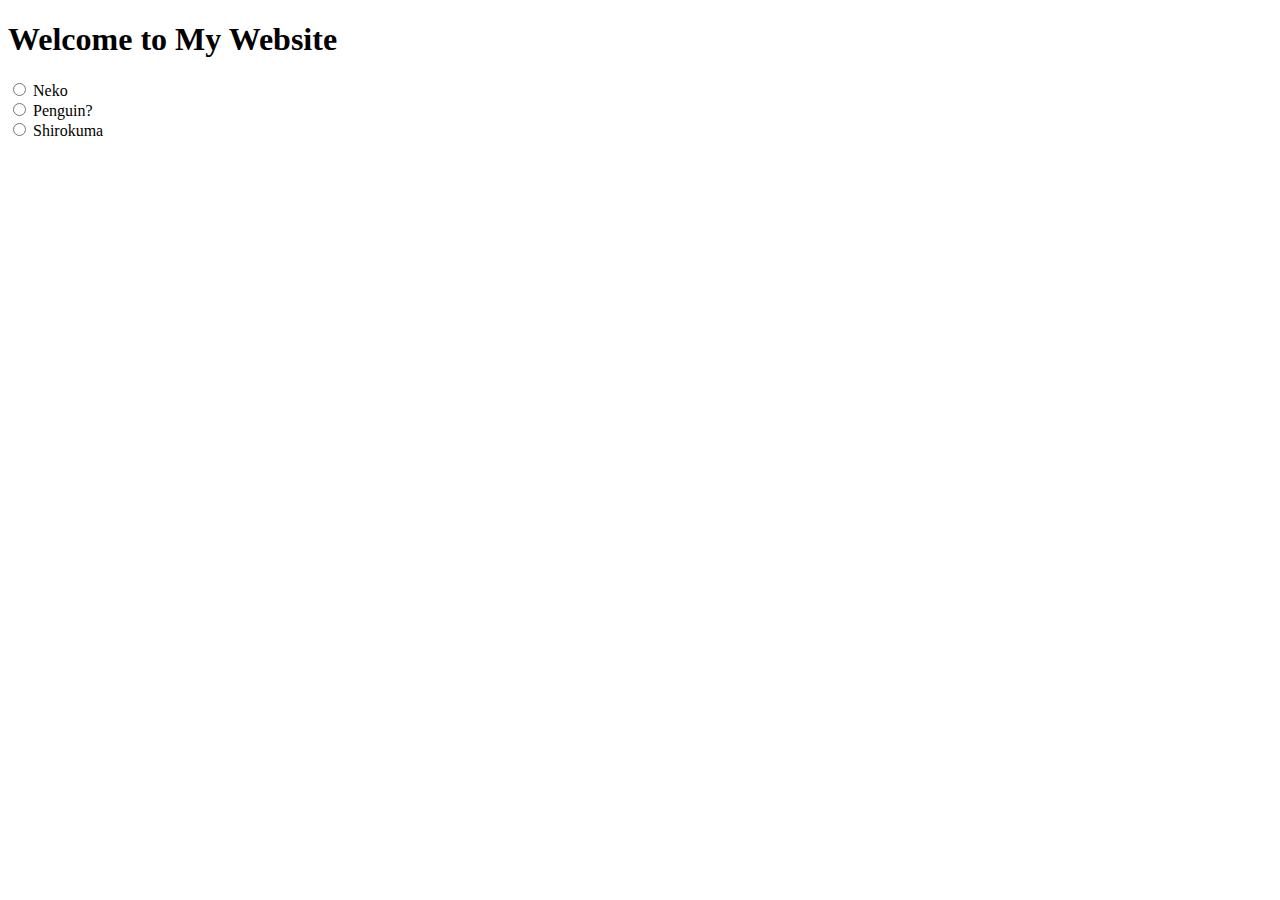
==== index.html @ 338890ee "home page html doc and md file" ====
<!DOCTYPE html>
<html lang="en">
  <head>
    <meta charset="UTF-8">
    <meta name="viewport" content="width=device-width, initial-scale=1.0">
    <meta http-equiv="X-UA-Compatible" content="ie=edge">
    <title>My Website</title>
    <link rel="stylesheet" href="./style.css">
    <link rel="icon" href="./favicon.ico" type="image/x-icon">
  </head>
  <body>
    <main>
        <h1>Welcome to My Website</h1> 
        <form id="characterForm">
            <input type="radio" id="char1" name="Neko" value="char1">
            <label for="char1">Neko</label><br>
            <input type="radio" id="char2" name="Penguin?" value="char2">
            <label for="char2">Penguin?</label><br>
            <input type="radio" id="char3" name="Shirokuma" value="char3">
            <label for="char3">Shirokuma</label><br>
        </form>
    </main>
	<script src="index.js"></script>
  </body>
</html>
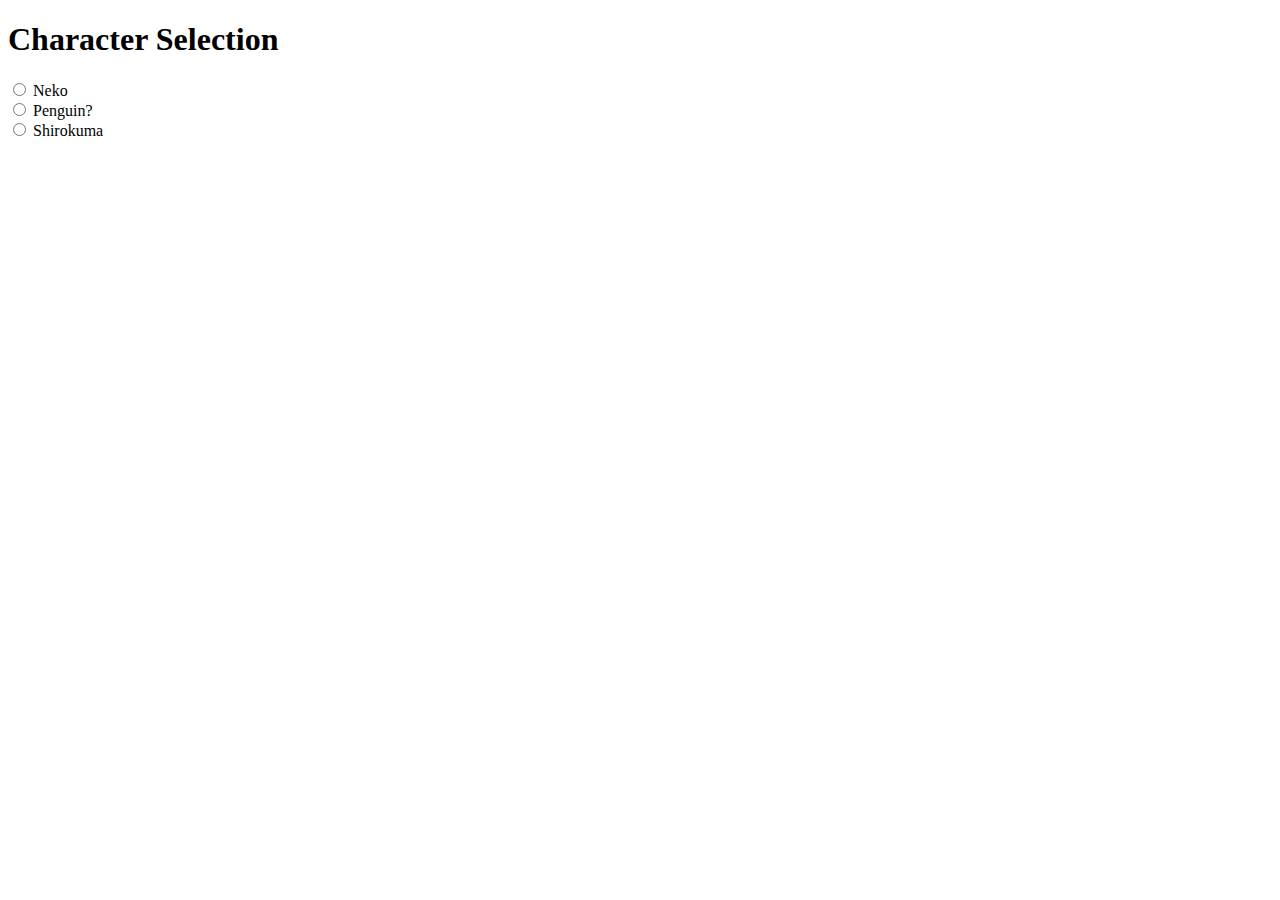
==== commit 04ced6d1: "fixed issue with multiple buttons being selected" ====
--- a/index.html
+++ b/index.html
@@ -10,13 +10,13 @@
   </head>
   <body>
     <main>
-        <h1>Welcome to My Website</h1> 
+        <h1>Character Selection</h1> 
         <form id="characterForm">
-            <input type="radio" id="char1" name="Neko" value="char1">
+            <input type="radio" id="char1" name="character" value="char1">
             <label for="char1">Neko</label><br>
-            <input type="radio" id="char2" name="Penguin?" value="char2">
+            <input type="radio" id="char2" name="character" value="char2">
             <label for="char2">Penguin?</label><br>
-            <input type="radio" id="char3" name="Shirokuma" value="char3">
+            <input type="radio" id="char3" name="character" value="char3">
             <label for="char3">Shirokuma</label><br>
         </form>
     </main>
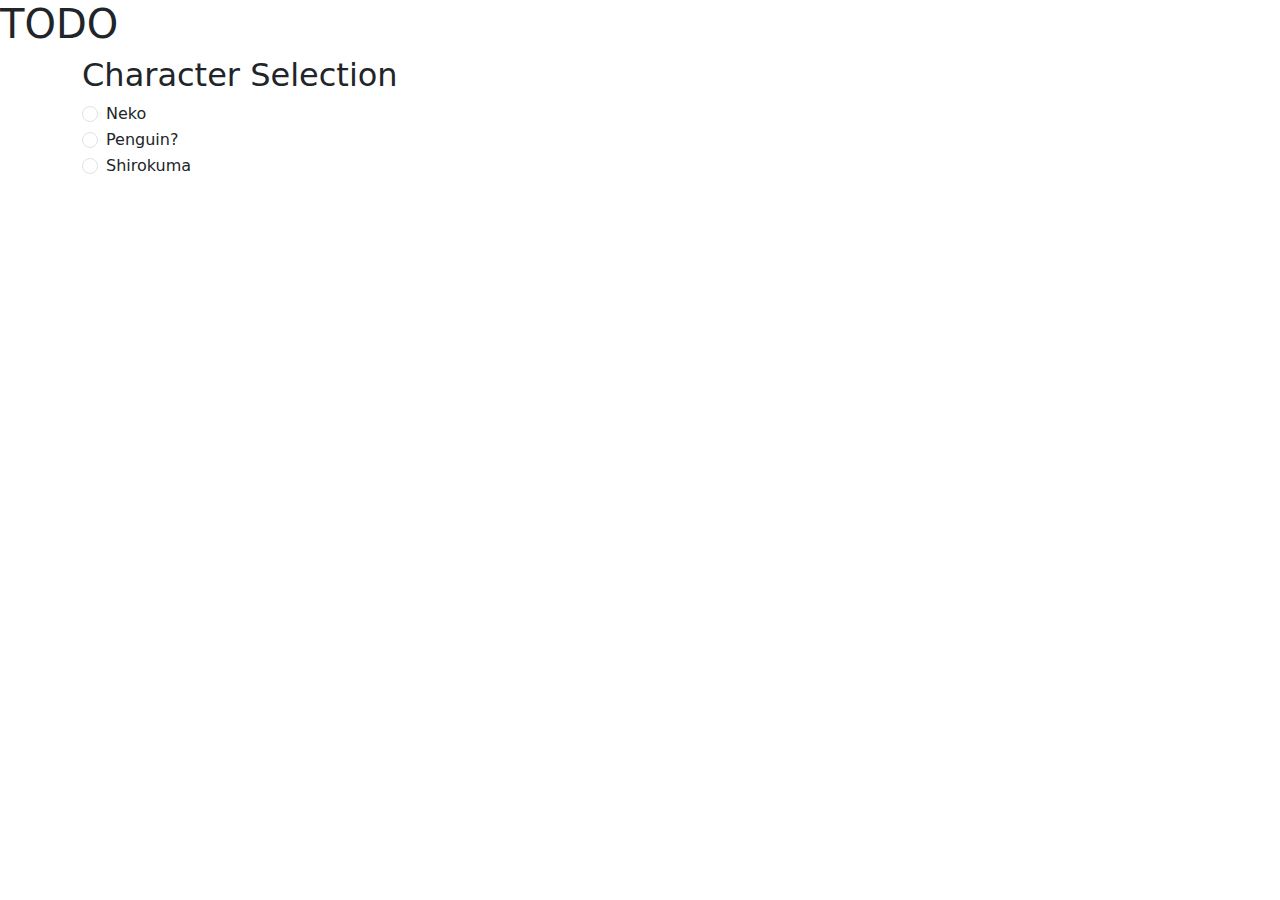
==== commit 500975d6: "implemented bootstrap for current index.html doc" ====
--- a/index.html
+++ b/index.html
@@ -7,18 +7,37 @@
     <title>My Website</title>
     <link rel="stylesheet" href="./style.css">
     <link rel="icon" href="./favicon.ico" type="image/x-icon">
+    <link href="https://cdn.jsdelivr.net/npm/bootstrap@5.5.0/dist/css/bootstrap.min.css" rel="stylesheet">
   </head>
   <body>
     <main>
-        <h1>Character Selection</h1> 
-        <form id="characterForm">
-            <input type="radio" id="char1" name="character" value="char1">
-            <label for="char1">Neko</label><br>
-            <input type="radio" id="char2" name="character" value="char2">
-            <label for="char2">Penguin?</label><br>
-            <input type="radio" id="char3" name="character" value="char3">
-            <label for="char3">Shirokuma</label><br>
-        </form>
+        <h1>TODO</h1> 
+        <!--utilizes bootstrap to contain the character selection form-->
+        <div class="container">
+          <h2>Character Selection</h2> 
+          <form>
+            <!--the form utilizes radio buttons for each character-->
+            <div class="form-check">
+              <input class="form-check-input" type="radio" id="char1" name="character" value="char1">
+              <label class="form-check-label" for="char1">
+                Neko
+              </label>
+            </div>
+            <div class="form-check">
+              <input class="form-check-input" type="radio" id="char2" name="character" value="char2">
+              <label class="form-check-label" for="char2">
+                Penguin?
+              </label>
+            </div>
+            <div class="form-check">
+              <input class="form-check-input" type="radio" id="char3" name="character" value="char3">
+              <label class="form-check-label" for="char3">
+                Shirokuma
+              </label>
+            </div>
+          </form>
+        </div>
+
     </main>
 	<script src="index.js"></script>
   </body>
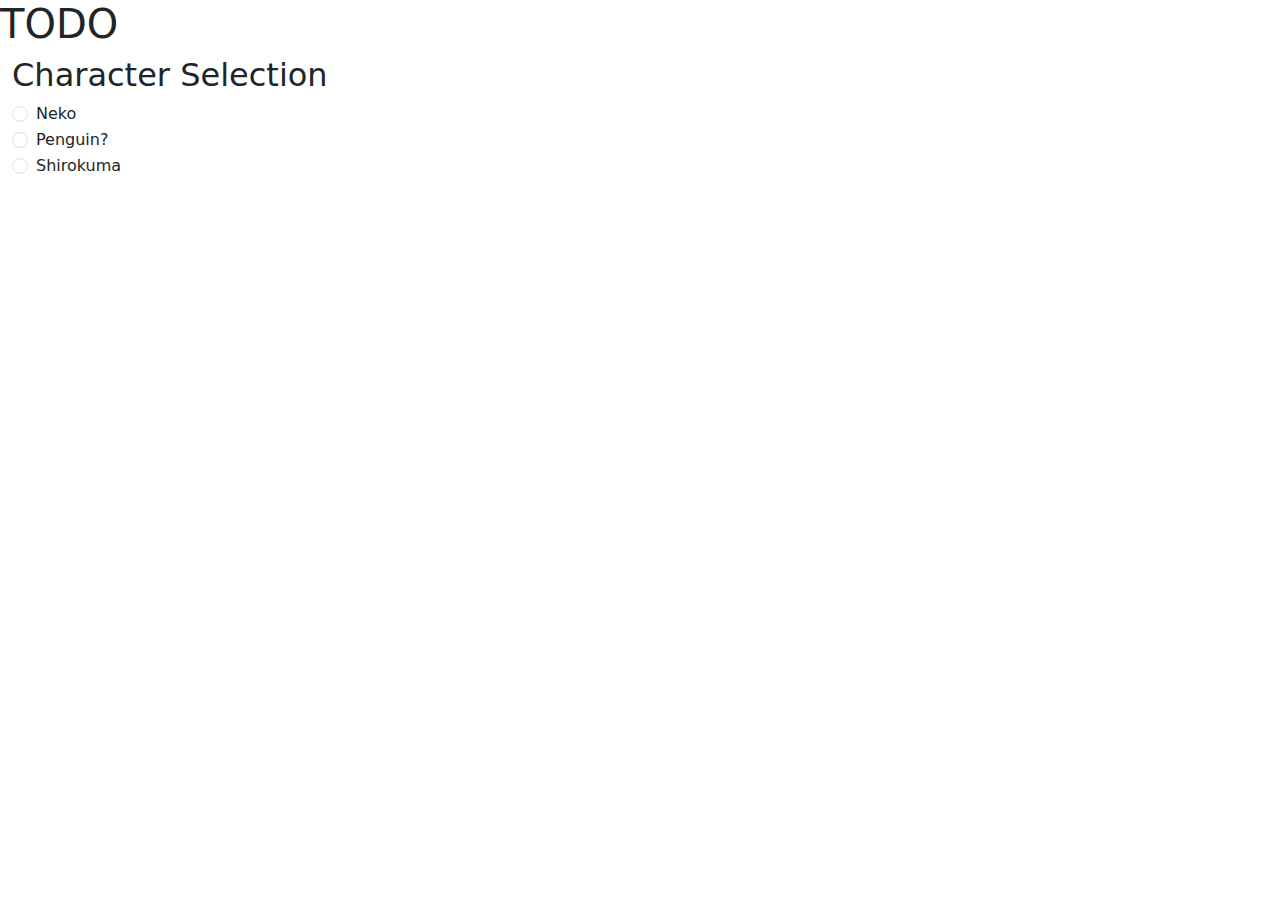
==== commit 259307fd: "created todo.html which hosts the todo list. The add and remove features are implemented. Created fo" ====
--- a/index.html
+++ b/index.html
@@ -13,7 +13,7 @@
     <main>
         <h1>TODO</h1> 
         <!--utilizes bootstrap to contain the character selection form-->
-        <div class="container">
+        <div class="container-fluid">
           <h2>Character Selection</h2> 
           <form>
             <!--the form utilizes radio buttons for each character-->
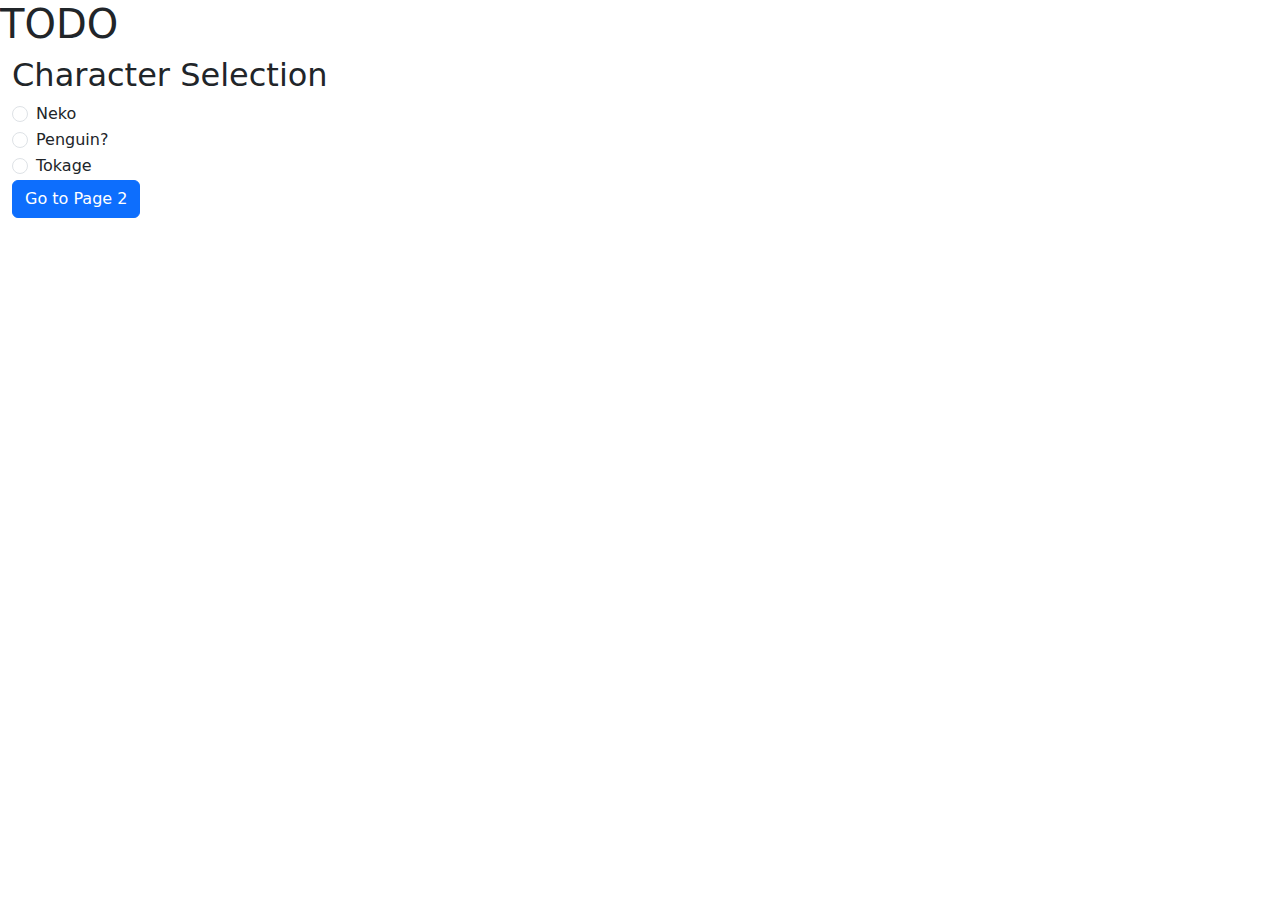
==== commit 7ac13360: "added submit button that links index and todo page character selection works by adding the character" ====
--- a/index.html
+++ b/index.html
@@ -5,9 +5,8 @@
     <meta name="viewport" content="width=device-width, initial-scale=1.0">
     <meta http-equiv="X-UA-Compatible" content="ie=edge">
     <title>My Website</title>
-    <link rel="stylesheet" href="./style.css">
     <link rel="icon" href="./favicon.ico" type="image/x-icon">
-    <link href="https://cdn.jsdelivr.net/npm/bootstrap@5.5.0/dist/css/bootstrap.min.css" rel="stylesheet">
+    <link href="https://cdn.jsdelivr.net/npm/bootstrap@5.3.3/dist/css/bootstrap.min.css" rel="stylesheet">
   </head>
   <body>
     <main>
@@ -18,23 +17,25 @@
           <form>
             <!--the form utilizes radio buttons for each character-->
             <div class="form-check">
-              <input class="form-check-input" type="radio" id="char1" name="character" value="char1">
+              <input class="form-check-input" type="radio" id="char1" name="character" value="Neko">
               <label class="form-check-label" for="char1">
                 Neko
               </label>
             </div>
             <div class="form-check">
-              <input class="form-check-input" type="radio" id="char2" name="character" value="char2">
+              <input class="form-check-input" type="radio" id="char2" name="character" value="Penguin">
               <label class="form-check-label" for="char2">
                 Penguin?
               </label>
             </div>
             <div class="form-check">
-              <input class="form-check-input" type="radio" id="char3" name="character" value="char3">
+              <input class="form-check-input" type="radio" id="char3" name="character" value="Tokage">
               <label class="form-check-label" for="char3">
-                Shirokuma
+                Tokage
               </label>
             </div>
+            <button type="button" id="navigateButton" class="btn btn-primary">Go to Page 2</button>
+
           </form>
         </div>
 
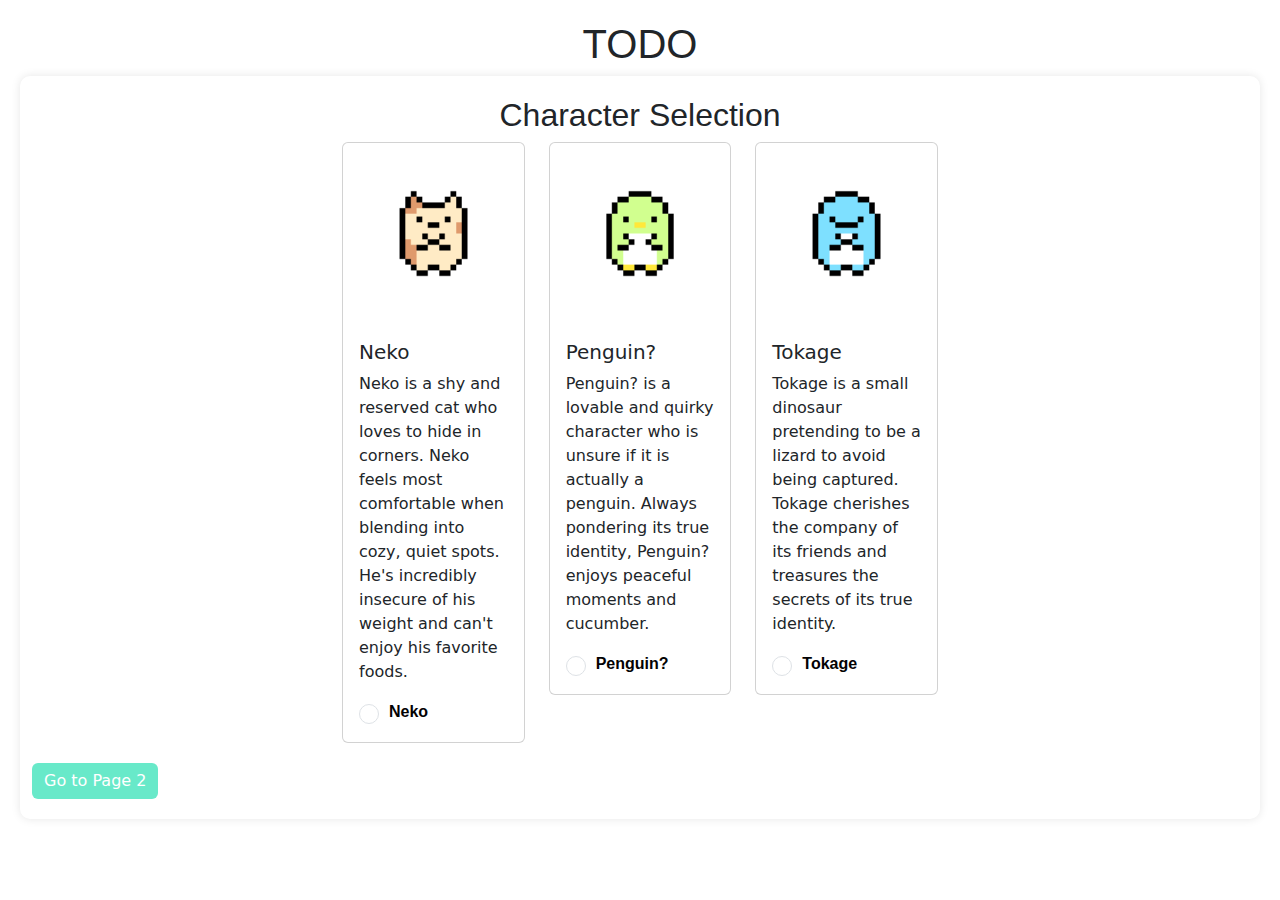
==== commit 866dfeb4: "added css for index and game page. Implemented bootstrap cards for character selection" ====
--- a/index.html
+++ b/index.html
@@ -6,6 +6,7 @@
     <meta http-equiv="X-UA-Compatible" content="ie=edge">
     <title>My Website</title>
     <link rel="icon" href="./favicon.ico" type="image/x-icon">
+    <link rel="stylesheet" href="index.css">
     <link href="https://cdn.jsdelivr.net/npm/bootstrap@5.3.3/dist/css/bootstrap.min.css" rel="stylesheet">
   </head>
   <body>
@@ -15,25 +16,54 @@
         <div class="container-fluid">
           <h2>Character Selection</h2> 
           <form>
+            <div class="row justify-content-center">
+              <div class="col-md-2">
+                <div class="card">
+                  <img src="./sprites/Neko.gif" class="card-img-top" alt="Neko">
+                  <div class="card-body">
+                    <h5 class="card-title">Neko</h5>
+                    <p class="card-text">Neko is a shy and reserved cat who loves to hide in corners. Neko feels most comfortable when blending into cozy, quiet spots. He's incredibly insecure of his weight and can't enjoy his favorite foods.</p>
+                    <div class="form-check">
+                      <input class="form-check-input" type="radio" id="char1" name="character" value="Neko">
+                      <label class="form-check-label" for="char1">
+                        Neko
+                      </label>
+                    </div>
+                  </div>
+                </div>
+              </div>
+              <div class="col-md-2">
+                <div class="card">
+                  <img src="./sprites/Penguin.gif" class="card-img-top" alt="Penguin?">
+                  <div class="card-body">
+                    <h5 class="card-title">Penguin?</h5>
+                    <p class="card-text">Penguin? is a lovable and quirky character who is unsure if it is actually a penguin. Always pondering its true identity, Penguin? enjoys peaceful moments and cucumber.</p>
+                    <div class="form-check">
+                      <input class="form-check-input" type="radio" id="char2" name="character" value="Penguin">
+                      <label class="form-check-label" for="char2">
+                        Penguin?
+                      </label>
+                    </div>
+                  </div>
+                </div>
+              </div>
+              <div class="col-md-2">
+                <div class="card">
+                  <img src="./sprites/Tokage.gif" class="card-img-top" alt="Tokage">
+                  <div class="card-body">
+                    <h5 class="card-title">Tokage</h5>
+                    <p class="card-text">Tokage is a small dinosaur pretending to be a lizard to avoid being captured. Tokage cherishes the company of its friends and treasures the secrets of its true identity.</p>
+                    <div class="form-check">
+                      <input class="form-check-input" type="radio" id="char3" name="character" value="Tokage">
+                      <label class="form-check-label" for="char3">
+                        Tokage
+                      </label>
+                    </div>
+                  </div>
+                </div>
+              </div>
+            </div>
             <!--the form utilizes radio buttons for each character-->
-            <div class="form-check">
-              <input class="form-check-input" type="radio" id="char1" name="character" value="Neko">
-              <label class="form-check-label" for="char1">
-                Neko
-              </label>
-            </div>
-            <div class="form-check">
-              <input class="form-check-input" type="radio" id="char2" name="character" value="Penguin">
-              <label class="form-check-label" for="char2">
-                Penguin?
-              </label>
-            </div>
-            <div class="form-check">
-              <input class="form-check-input" type="radio" id="char3" name="character" value="Tokage">
-              <label class="form-check-label" for="char3">
-                Tokage
-              </label>
-            </div>
             <button type="button" id="navigateButton" class="btn btn-primary">Go to Page 2</button>
 
           </form>
--- a/index.css
+++ b/index.css
@@ -0,0 +1,49 @@
+body {
+    background-color: #f9f5f4; /* Light pink background */
+    font-family: 'Helvetica Neue', sans-serif;
+    padding: 20px;
+  }
+
+  .container-fluid {
+    background-color: #fff;
+    padding: 20px;
+    border-radius: 10px;
+    box-shadow: 0px 0px 10px rgba(0, 0, 0, 0.1); /* Soft shadow effect */
+  }
+
+  h1, h2 {
+    color: #a1a1a1; /* Dark grey text */
+    text-align: center;
+    font-family: 'Comic Sans MS', cursive, sans-serif;
+  }
+
+  .form-check-label {
+    font-weight: bold;
+    color: #030203; /* Slightly darker grey text */
+    font-family: 'Comic Sans MS', cursive, sans-serif;
+  }
+
+  /* Custom radio button style */
+  .form-check-input[type="radio"] {
+    width: 20px;
+    height: 20px;
+    margin-right: 10px;
+    border-radius: 50%;
+  }
+
+  .form-check-input[type="radio"]:checked {
+    background-color: #faa5a5; /* Light orange background when selected */
+  }
+
+  /* Custom button style */
+  #navigateButton {
+    margin-top: 20px;
+    background-color: #68e9c9; /* Yellow button */
+    border: none;
+  }
+
+  #navigateButton:hover {
+    background-color: #ffa000; /* Darker yellow on hover */
+  }
+
+  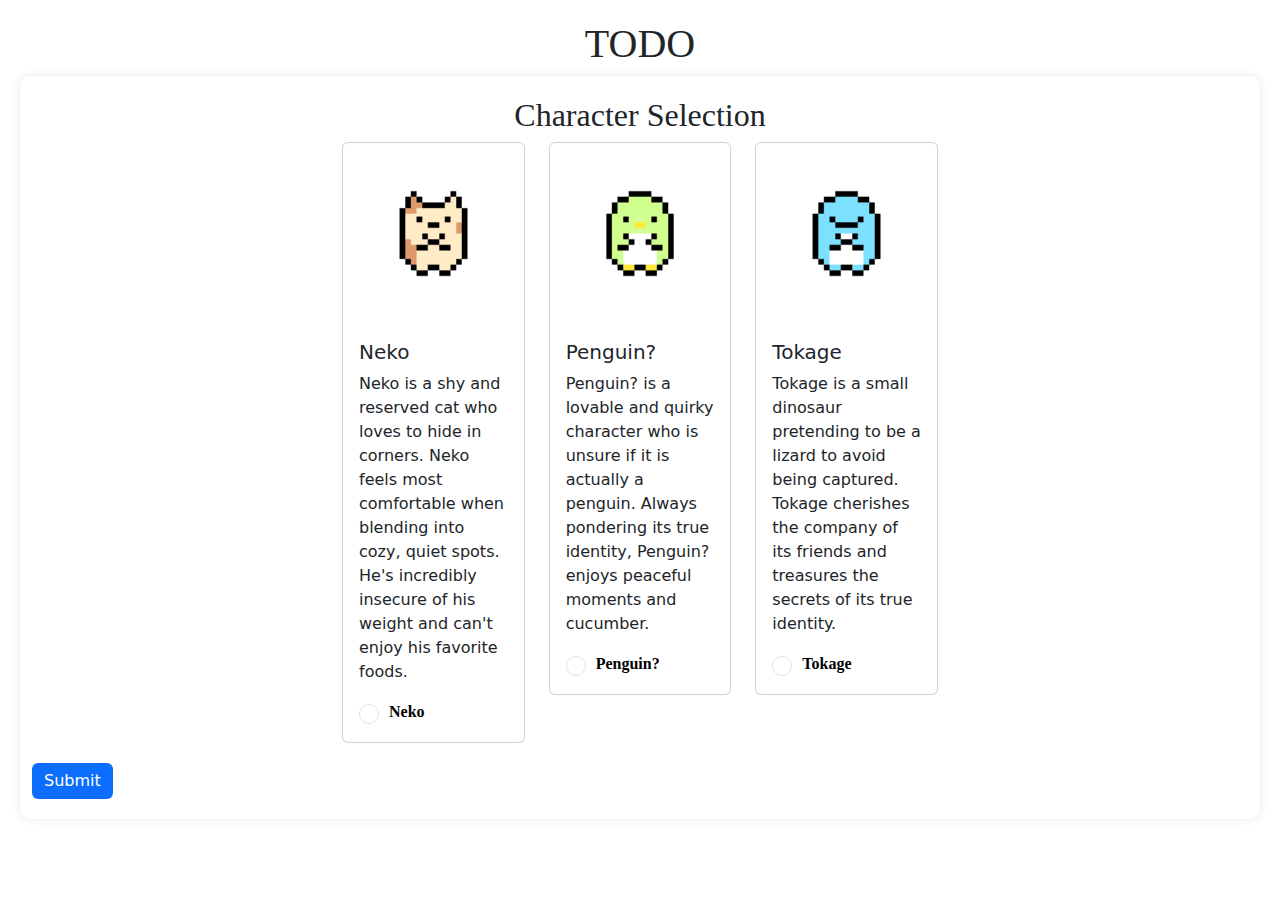
==== commit ee4fab10: "added corresponding colors for selection of char" ====
--- a/index.html
+++ b/index.html
@@ -64,7 +64,7 @@
               </div>
             </div>
             <!--the form utilizes radio buttons for each character-->
-            <button type="button" id="navigateButton" class="btn btn-primary">Go to Page 2</button>
+            <button type="button" id="navigateButton" class="btn btn-primary">Submit</button>
 
           </form>
         </div>
--- a/index.css
+++ b/index.css
@@ -1,49 +1,54 @@
 body {
-    background-color: #f9f5f4; /* Light pink background */
-    font-family: 'Helvetica Neue', sans-serif;
-    padding: 20px;
-  }
+  background-color: #f9f5f4; /* Light pink background */
+  font-family: 'Helvetica Neue', sans-serif;
+  padding: 20px;
+}
 
-  .container-fluid {
-    background-color: #fff;
-    padding: 20px;
-    border-radius: 10px;
-    box-shadow: 0px 0px 10px rgba(0, 0, 0, 0.1); /* Soft shadow effect */
-  }
+.container-fluid {
+  background-color: #fff;
+  padding: 20px;
+  border-radius: 10px;
+  box-shadow: 0px 0px 10px rgba(0, 0, 0, 0.1); /* Soft shadow effect */
+}
 
-  h1, h2 {
-    color: #a1a1a1; /* Dark grey text */
-    text-align: center;
-    font-family: 'Comic Sans MS', cursive, sans-serif;
-  }
+h1, h2 {
+  color: #a1a1a1; /* Dark grey text */
+  text-align: center;
+  font-family: 'Comic Neue', cursive;
+}
 
-  .form-check-label {
-    font-weight: bold;
-    color: #030203; /* Slightly darker grey text */
-    font-family: 'Comic Sans MS', cursive, sans-serif;
-  }
+.form-check-label {
+  font-weight: bold;
+  color: #030203; /* Slightly darker grey text */
+  font-family: 'Comic Neue', cursive;
+}
 
-  /* Custom radio button style */
-  .form-check-input[type="radio"] {
-    width: 20px;
-    height: 20px;
-    margin-right: 10px;
-    border-radius: 50%;
-  }
+/* Custom radio button style */
+.form-check-input[type="radio"] {
+  width: 20px;
+  height: 20px;
+  margin-right: 10px;
+  border-radius: 50%;
+}
 
-  .form-check-input[type="radio"]:checked {
-    background-color: #faa5a5; /* Light orange background when selected */
-  }
+#char1:checked {
+  background-color: #f5e486;
+}
 
-  /* Custom button style */
-  #navigateButton {
-    margin-top: 20px;
-    background-color: #68e9c9; /* Yellow button */
-    border: none;
-  }
+#char2:checked {
+  background-color: #b8ff9c;
+}
 
-  #navigateButton:hover {
-    background-color: #ffa000; /* Darker yellow on hover */
-  }
+#char3:checked {
+  background-color: rgb(127, 236, 255);
+}
 
-  +/* Custom button style */
+#navigateButton {
+  margin-top: 20px;
+  border: none;
+}
+
+#navigateButton:hover {
+  background-color: #ffa000; /* Darker yellow on hover */
+}
